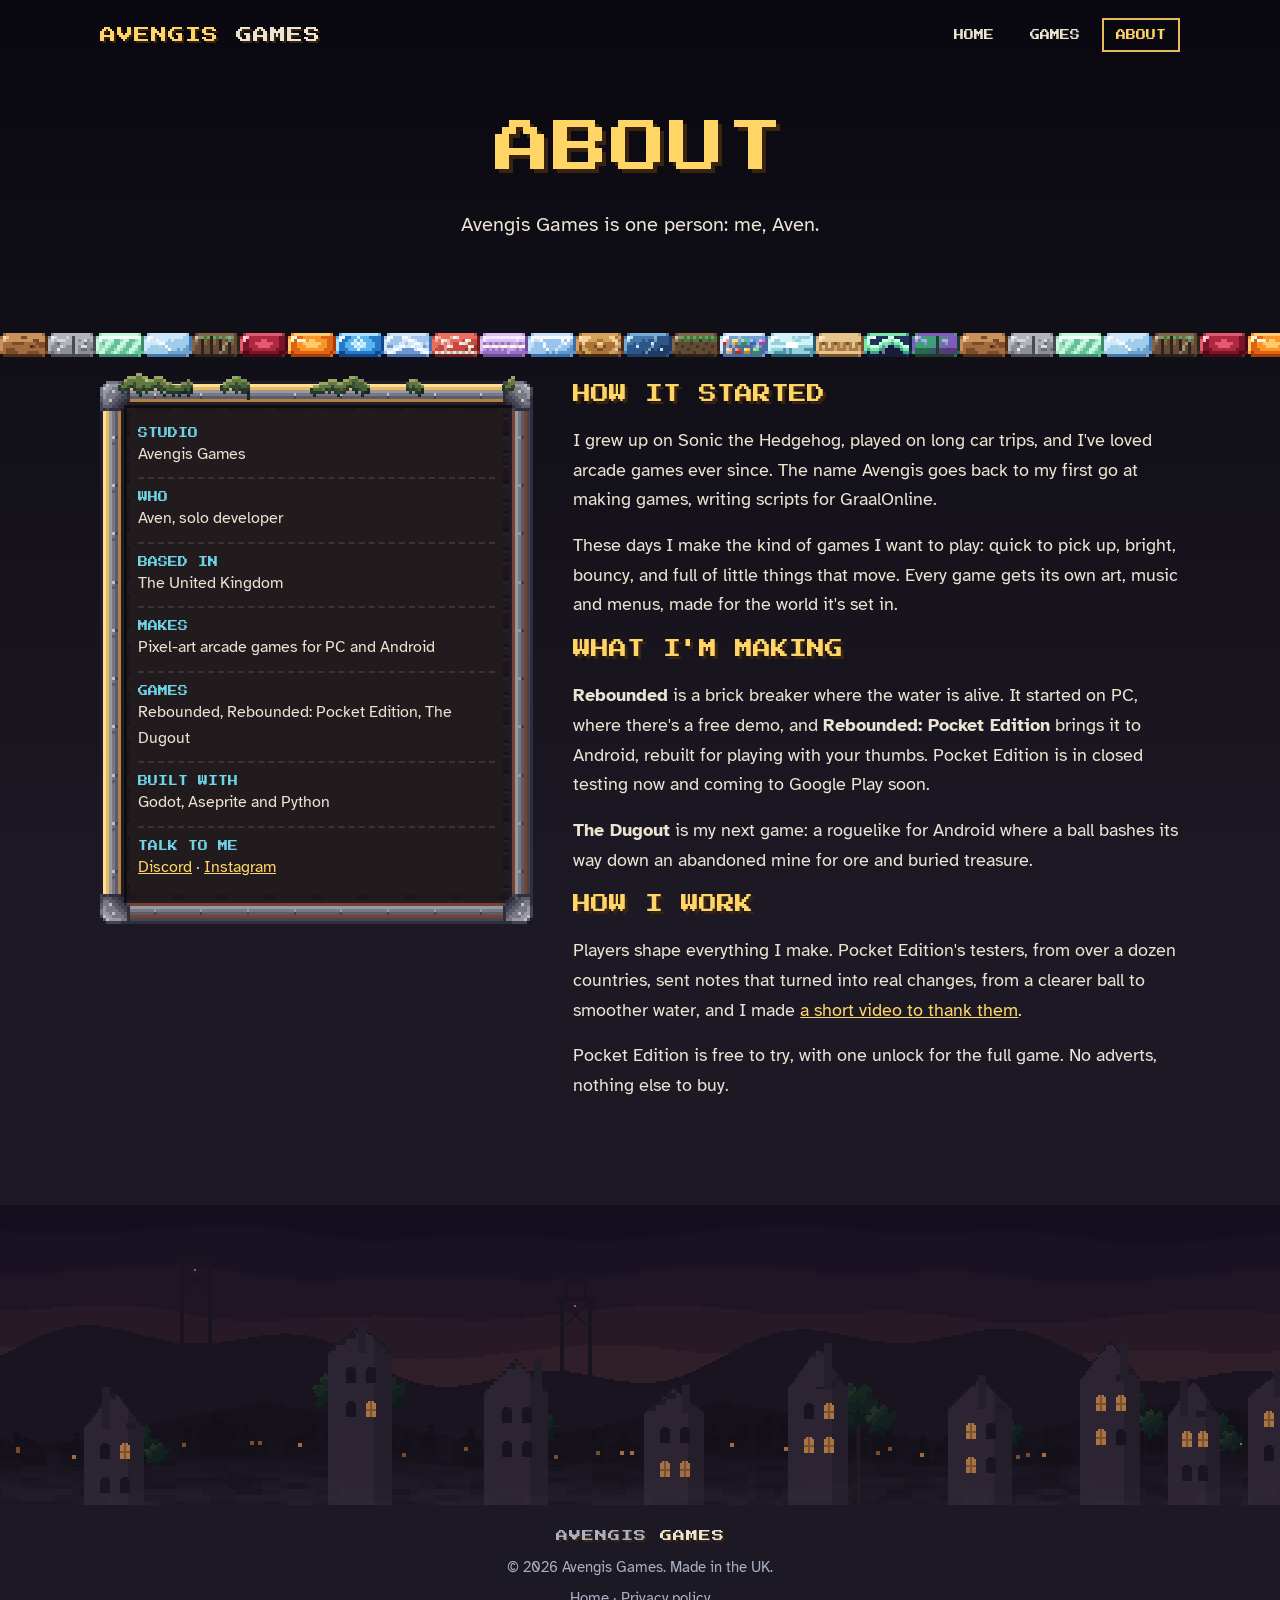
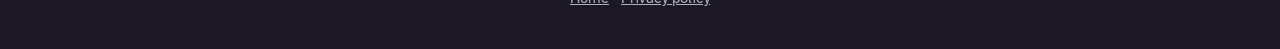
==== about.html @ 765c6d72 "Avengis Games: the studio site (landing page with the montage and the three games, an about page), b" ====
<!doctype html>
<html lang="en-GB">
<head>
<meta charset="utf-8">
<meta name="viewport" content="width=device-width, initial-scale=1">
<title>About Avengis Games</title>
<meta name="description" content="About Aven, the solo developer behind Avengis Games.">
<link rel="icon" href="img/dugout_icon.png">
<link rel="preconnect" href="https://fonts.googleapis.com">
<link rel="preconnect" href="https://fonts.gstatic.com" crossorigin>
<link href="https://fonts.googleapis.com/css2?family=Atkinson+Hyperlegible:wght@400;700&family=Press+Start+2P&display=swap" rel="stylesheet">
<link rel="stylesheet" href="style.css">
</head>
<body>

<header class="wrap top">
  <a class="brand" href="./">AVENGIS <span>GAMES</span></a>
  <nav class="nav" aria-label="Main">
    <a href="./">HOME</a>
    <a href="./#games">GAMES</a>
    <a href="about.html" aria-current="page">ABOUT</a>
  </nav>
</header>

<main>
  <section class="wrap hero">
    <h1>ABOUT</h1>
    <p class="lead">Avengis Games is one person: me, Aven.</p>
  </section>

  <div class="bricks" role="presentation"></div>

  <section class="wrap about">
    <div class="board moss">
      <ul class="facts">
        <li><b>STUDIO</b>Avengis Games</li>
        <li><b>WHO</b>Aven, solo developer</li>
        <li><b>BASED IN</b>The United Kingdom</li>
        <li><b>MAKES</b>Pixel-art arcade games for PC and Android</li>
        <li><b>GAMES</b>Rebounded, Rebounded: Pocket Edition, The Dugout</li>
        <li><b>BUILT WITH</b>Godot, Aseprite and Python</li>
        <li><b>TALK TO ME</b><a href="https://discord.gg/P8ZdvnhdK">Discord</a> &middot; <a href="https://www.instagram.com/avengisgames/">Instagram</a></li>
      </ul>
    </div>

    <div>
      <h2>HOW IT STARTED</h2>
      <p>I grew up on Sonic the Hedgehog, played on long car trips, and I've loved arcade games ever since. The name Avengis goes back to my first go at making games, writing scripts for GraalOnline.</p>
      <p>These days I make the kind of games I want to play: quick to pick up, bright, bouncy, and full of little things that move. Every game gets its own art, music and menus, made for the world it's set in.</p>

      <h2>WHAT I'M MAKING</h2>
      <p><b>Rebounded</b> is a brick breaker where the water is alive. It started on PC, where there's a free demo, and <b>Rebounded: Pocket Edition</b> brings it to Android, rebuilt for playing with your thumbs. Pocket Edition is in closed testing now and coming to Google Play soon.</p>
      <p><b>The Dugout</b> is my next game: a roguelike for Android where a ball bashes its way down an abandoned mine for ore and buried treasure.</p>

      <h2>HOW I WORK</h2>
      <p>Players shape everything I make. Pocket Edition's testers, from over a dozen countries, sent notes that turned into real changes, from a clearer ball to smoother water, and I made <a href="https://youtu.be/bjGesTT7hHI">a short video to thank them</a>.</p>
      <p>Pocket Edition is free to try, with one unlock for the full game. No adverts, nothing else to buy.</p>
    </div>
  </section>
</main>

<footer class="foot">
  <div class="wrap">
    <p><a class="brand" href="./">AVENGIS <span>GAMES</span></a></p>
    <p>&copy; 2026 Avengis Games. Made in the UK.</p>
    <p><a href="./">Home</a> &middot; <a href="https://tracedicky.github.io/rebounded-pocket/privacy.html">Privacy policy</a></p>
  </div>
</footer>

</body>
</html>
---- style.css ----
/* AVENGIS Games: Rebounded's font and bricks, The Dugout's timber boards, moss and night town. */
:root {
  --night: #090810;
  --dusk: #1d1924;
  --timber: #221b1e;
  --timber-hi: #2a2125;
  --gold: #ffd666;
  --gold-deep: #e8ba60;
  --cream: #ece4d2;
  --soft: #aab0c4;
  --sea: #6fd3e6;
  --moss: #7fae4e;
  --pixel: "Press Start 2P", monospace;
  --body: "Atkinson Hyperlegible", system-ui, sans-serif;
}

* { box-sizing: border-box; }

html { background: var(--night); }

body {
  margin: 0;
  background: linear-gradient(var(--night) 0, var(--dusk) 900px, var(--dusk) 100%);
  color: var(--cream);
  font: 18px/1.65 var(--body);
  overflow-x: hidden;
}

img { image-rendering: pixelated; max-width: 100%; display: block; }
a { color: var(--gold); }
a:hover { color: #fff1c4; }

.wrap { width: min(1080px, 100% - 32px); margin: 0 auto; }

/* the top bar */
.top {
  display: flex; align-items: center; justify-content: space-between; gap: 16px; flex-wrap: wrap;
  padding: 18px 0;
}
.brand {
  font: 16px/1 var(--pixel); color: var(--gold); text-decoration: none; letter-spacing: 1px;
  text-shadow: 2px 2px 0 #3a2410;
}
.brand span { color: var(--cream); }
.nav { display: flex; gap: 8px; flex-wrap: wrap; }
.nav a {
  font: 10px/1 var(--pixel); color: var(--cream); text-decoration: none;
  padding: 10px 12px; border: 2px solid transparent;
}
.nav a:hover, .nav a[aria-current] { border-color: var(--gold-deep); color: var(--gold); }

/* a course of Rebounded's bricks */
.bricks {
  height: 24px;
  background: url(img/bricks.png) repeat-x 0 0 / 960px 24px;
  image-rendering: pixelated;
  margin: 0;
}

/* The Dugout's timber board: iron corners, brass rails */
.board {
  position: relative;
  border: 30px solid transparent;
  border-image: url(img/ui_board.png) 10 / 30px round;
  image-rendering: pixelated;
  background: var(--timber) padding-box;
  background-clip: padding-box;
}
.board.moss::before {
  content: ""; position: absolute; left: -12px; right: -12px; top: -38px; height: 36px;
  background: url(img/ui_moss.png) repeat-x 0 100% / 384px 36px;
  image-rendering: pixelated; pointer-events: none;
}

/* the hero */
.hero { padding: 36px 0 56px; text-align: center; }
h1, h2, h3 { font-family: var(--pixel); font-weight: 400; line-height: 1.5; margin: 0 0 18px; }
h1 {
  font-size: clamp(26px, 6vw, 56px); color: var(--gold);
  text-shadow: 4px 4px 0 #3a2410;
  letter-spacing: 2px;
}
.lead { max-width: 720px; margin: 0 auto 36px; font-size: 20px; color: var(--cream); }
.film { max-width: 960px; margin: 0 auto; }
.film video { display: block; width: 100%; height: auto; background: #000; }
.film figcaption { font: 10px/1.6 var(--pixel); color: var(--soft); padding-top: 14px; }

/* the games */
.games { padding: 64px 0 24px; }
.section-title { text-align: center; color: var(--gold); font-size: clamp(18px, 3.4vw, 28px); text-shadow: 3px 3px 0 #3a2410; }
.section-note { text-align: center; color: var(--soft); max-width: 640px; margin: 0 auto 48px; }

.game { display: grid; grid-template-columns: 1.15fr 1fr; gap: 36px; align-items: center; margin: 0 0 72px; }
.game.flip .shots { order: 2; }
.game h3 { color: var(--gold); font-size: clamp(16px, 2.4vw, 22px); text-shadow: 3px 3px 0 #3a2410; margin-bottom: 8px; }
.platform { font: 10px/1.6 var(--pixel); color: var(--sea); margin: 0 0 16px; }
.game p { margin: 0 0 16px; }
.status {
  display: inline-block; font: 10px/1.6 var(--pixel); color: var(--night); background: var(--gold);
  padding: 8px 12px; margin: 4px 8px 4px 0; text-decoration: none; box-shadow: 0 4px 0 #8a5a1c;
}
a.status:hover { background: #fff1c4; color: var(--night); }
.status.quiet { background: transparent; color: var(--gold); border: 2px solid var(--gold-deep); box-shadow: none; }

.shots { display: grid; gap: 10px; }
.shots.wide { grid-template-columns: 1fr 1fr; }
.shots.wide img:first-child { grid-column: 1 / -1; }
.shots.tall { grid-template-columns: repeat(3, 1fr); }
.shots img { width: 100%; height: auto; border: 3px solid #120e14; box-shadow: 0 0 0 2px var(--gold-deep); }
.shots.tall img { aspect-ratio: 9 / 18; object-fit: cover; object-position: top; }

/* how I work */
.ways { padding: 32px 0 64px; }
.ways .board { padding: 8px 12px; }
.ways ul { list-style: none; margin: 0; padding: 0; display: grid; grid-template-columns: repeat(3, 1fr); gap: 28px; }
.ways h3 { font-size: 12px; color: var(--gold); margin-bottom: 10px; }
.ways p { margin: 0; font-size: 16px; color: var(--cream); }

/* follow along */
.follow { text-align: center; padding: 0 0 72px; }
.links { display: flex; flex-wrap: wrap; justify-content: center; gap: 8px; }

/* the about page */
.about { display: grid; grid-template-columns: 1fr 1.4fr; gap: 40px; align-items: start; padding: 24px 0 64px; }
.about .board { padding: 4px 8px; }
.about h2 { color: var(--gold); font-size: 18px; text-shadow: 3px 3px 0 #3a2410; }
.about p { margin: 0 0 16px; }
.facts { list-style: none; padding: 0; margin: 0; }
.facts li { padding: 10px 0; border-bottom: 2px dashed #3a3040; font-size: 16px; }
.facts li:last-child { border-bottom: 0; }
.facts b { display: block; font: 10px/1.6 var(--pixel); color: var(--sea); font-weight: 400; }

/* the foot: The Dugout's night town */
.foot {
  margin-top: 24px;
  background: #1d1924;
  padding: 0 0 32px;
  text-align: center;
  font-size: 15px; color: var(--soft);
}
.foot::before {
  content: ""; display: block; height: 300px; margin-bottom: 20px;
  background: url(img/town.png) repeat-x 50% 100% / 1968px 472px, linear-gradient(var(--dusk), #09080f);
  image-rendering: pixelated;
}
.foot a { color: var(--soft); }
.foot p { margin: 6px 0; }
.foot .brand { font-size: 12px; }

@media (max-width: 820px) {
  body { font-size: 17px; }
  .game, .about { grid-template-columns: 1fr; gap: 22px; }
  .game.flip .shots { order: 0; }
  .ways ul { grid-template-columns: 1fr; }
  .board { border-width: 21px; border-image-width: 21px; }
  .board.moss::before { top: -27px; height: 24px; background-size: 256px 24px; }
  .foot::before { height: 200px; background-size: 984px 236px, auto; }
}

@media (prefers-reduced-motion: no-preference) {
  .status, .nav a { transition: background .15s, color .15s, border-color .15s; }
}
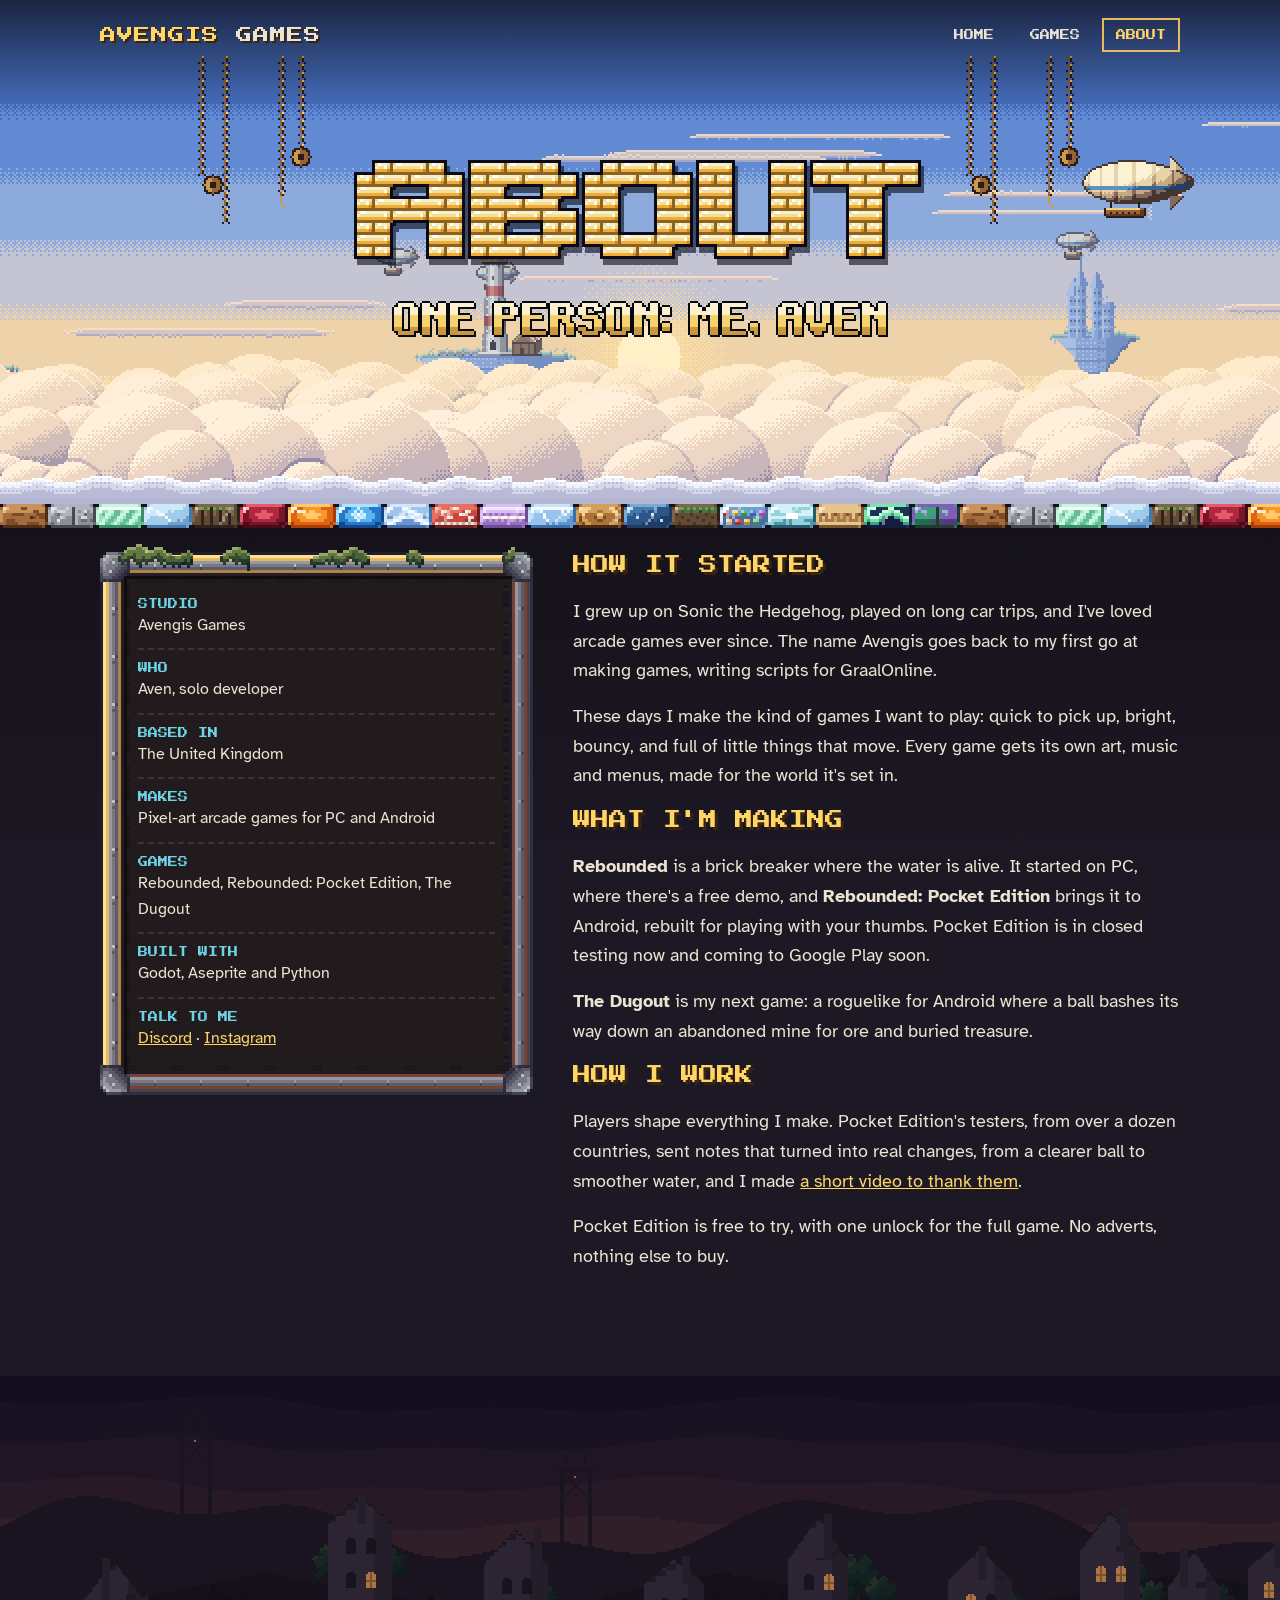
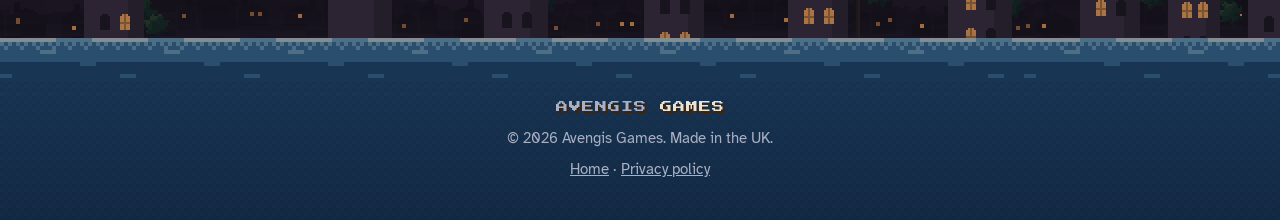
==== commit bcc140cd: "The site made from the games themselves: a living header (Pocket's Coppercloud harbour drifting, its" ====
--- a/about.html
+++ b/about.html
@@ -5,7 +5,18 @@
 <meta name="viewport" content="width=device-width, initial-scale=1">
 <title>About Avengis Games</title>
 <meta name="description" content="About Aven, the solo developer behind Avengis Games.">
-<link rel="icon" href="img/dugout_icon.png">
+<meta property="og:title" content="About Avengis Games">
+<meta property="og:description" content="Avengis Games is one person: me, Aven.">
+<meta property="og:type" content="website">
+<meta property="og:url" content="https://tracedicky.github.io/avengis/about.html">
+<meta property="og:image" content="https://tracedicky.github.io/avengis/art/share.png">
+<meta property="og:image:width" content="1200">
+<meta property="og:image:height" content="630">
+<meta property="og:image:alt" content="AVENGIS GAMES in gold bricks over Coppercloud's harbour: brick by brick">
+<meta name="twitter:card" content="summary_large_image">
+<link rel="icon" type="image/png" sizes="32x32" href="art/icon.png">
+<link rel="icon" type="image/png" sizes="64x64" href="art/icon64.png">
+<link rel="apple-touch-icon" href="art/icon180.png">
 <link rel="preconnect" href="https://fonts.googleapis.com">
 <link rel="preconnect" href="https://fonts.gstatic.com" crossorigin>
 <link href="https://fonts.googleapis.com/css2?family=Atkinson+Hyperlegible:wght@400;700&family=Press+Start+2P&display=swap" rel="stylesheet">
@@ -13,21 +24,25 @@
 </head>
 <body>
 
-<header class="wrap top">
-  <a class="brand" href="./">AVENGIS <span>GAMES</span></a>
-  <nav class="nav" aria-label="Main">
-    <a href="./">HOME</a>
-    <a href="./#games">GAMES</a>
-    <a href="about.html" aria-current="page">ABOUT</a>
-  </nav>
+<header class="sky short">
+  <canvas class="scene" data-scene="coppercloud-lighthouse" data-water="coppercloud" aria-hidden="true"></canvas>
+  <div class="wrap top">
+    <a class="brand" href="./">AVENGIS <span>GAMES</span></a>
+    <nav class="nav" aria-label="Main">
+      <a href="./">HOME</a>
+      <a href="./#games">GAMES</a>
+      <a href="about.html" aria-current="page">ABOUT</a>
+    </nav>
+  </div>
+  <div class="wrap sky-title">
+    <h1 class="mark">
+      <span class="logo shine big title-about"><img src="art/logo_about.png" width="193" height="38" alt="ABOUT"><i class="glint" style="-webkit-mask-image:url(art/logo_about.png);mask-image:url(art/logo_about.png)"></i></span>
+    </h1>
+    <p class="tagline line-about"><span class="logo shine"><img src="art/tagline_about.png" width="248" height="18" alt="Avengis Games is one person: me, Aven."><i class="glint" style="-webkit-mask-image:url(art/tagline_about.png);mask-image:url(art/tagline_about.png)"></i></span></p>
+  </div>
 </header>
 
 <main>
-  <section class="wrap hero">
-    <h1>ABOUT</h1>
-    <p class="lead">Avengis Games is one person: me, Aven.</p>
-  </section>
-
   <div class="bricks" role="presentation"></div>
 
   <section class="wrap about">
@@ -60,6 +75,7 @@
 </main>
 
 <footer class="foot">
+  <div class="flood" aria-hidden="true"><i></i></div>
   <div class="wrap">
     <p><a class="brand" href="./">AVENGIS <span>GAMES</span></a></p>
     <p>&copy; 2026 Avengis Games. Made in the UK.</p>
@@ -67,5 +83,8 @@
   </div>
 </footer>
 
+<script src="js/scene.js" defer></script>
+<script src="js/bricks.js" defer></script>
+<script src="js/flood.js" defer></script>
 </body>
 </html>
--- a/style.css
+++ b/style.css
@@ -55,6 +55,16 @@
   background: url(img/bricks.png) repeat-x 0 0 / 960px 24px;
   image-rendering: pixelated;
   margin: 0;
+  position: relative; overflow: hidden;
+}
+.bricks.live { background: none; overflow: visible; overflow-x: clip; cursor: pointer; }  /* (js/bricks.js: breakable) */
+.bricks.live::after { display: none; }
+.bricks-live { position: absolute; left: 0; z-index: 2; pointer-events: none; image-rendering: pixelated; }
+.bricks::after {  /* (now and then the light runs along the course, caught only by the bricks: the logo's shine) */
+  content: ""; position: absolute; inset: 0; pointer-events: none;
+  -webkit-mask: url(img/bricks.png) repeat-x 0 0 / 960px 24px; mask: url(img/bricks.png) repeat-x 0 0 / 960px 24px;
+  background: linear-gradient(100deg, rgba(255, 250, 225, 0) 0, rgba(255, 250, 225, .35) 38%, rgba(255, 250, 225, .95) 50%, rgba(255, 250, 225, .35) 62%, rgba(255, 250, 225, 0) 100%) no-repeat;
+  background-size: 150px 100%; background-position: -150px 0; mix-blend-mode: soft-light;
 }
 
 /* The Dugout's timber board: iron corners, brass rails */
@@ -73,7 +83,7 @@
 }
 
 /* the hero */
-.hero { padding: 36px 0 56px; text-align: center; }
+.hero { padding: 56px 0 56px; text-align: center; }
 h1, h2, h3 { font-family: var(--pixel); font-weight: 400; line-height: 1.5; margin: 0 0 18px; }
 h1 {
   font-size: clamp(26px, 6vw, 56px); color: var(--gold);
@@ -86,27 +96,50 @@
 .film figcaption { font: 10px/1.6 var(--pixel); color: var(--soft); padding-top: 14px; }
 
 /* the games */
-.games { padding: 64px 0 24px; }
+.games { padding: 64px 0 0; }
 .section-title { text-align: center; color: var(--gold); font-size: clamp(18px, 3.4vw, 28px); text-shadow: 3px 3px 0 #3a2410; }
 .section-note { text-align: center; color: var(--soft); max-width: 640px; margin: 0 auto 48px; }
 
-.game { display: grid; grid-template-columns: 1.15fr 1fr; gap: 36px; align-items: center; margin: 0 0 72px; }
+.game { display: grid; grid-template-columns: 1.15fr 1fr; gap: 36px; align-items: center; margin: 0 auto 72px; }
 .game.flip .shots { order: 2; }
 .game h3 { color: var(--gold); font-size: clamp(16px, 2.4vw, 22px); text-shadow: 3px 3px 0 #3a2410; margin-bottom: 8px; }
 .platform { font: 10px/1.6 var(--pixel); color: var(--sea); margin: 0 0 16px; }
 .game p { margin: 0 0 16px; }
-.status {
-  display: inline-block; font: 10px/1.6 var(--pixel); color: var(--night); background: var(--gold);
-  padding: 8px 12px; margin: 4px 8px 4px 0; text-decoration: none; box-shadow: 0 4px 0 #8a5a1c;
-}
-a.status:hover { background: #fff1c4; color: var(--night); }
-.status.quiet { background: transparent; color: var(--gold); border: 2px solid var(--gold-deep); box-shadow: none; }
+/* the keys: Pocket's small keycap (art/keys, 21 px tall at twice size: only ever stretched along, never up), gold for
+   the way on, slate for the rest, the words stamped in as the game's are (ink, a line of the key's light under them);
+   pressed, it sinks onto its skirt. Statuses aren't keys: words beside one of its lamps. */
+a.status {
+  position: relative; display: inline-flex; align-items: flex-start; box-sizing: border-box; height: 42px;
+  margin: 4px 10px 6px 0; padding: 10px 4px 0; vertical-align: top; white-space: nowrap; overflow: hidden;
+  font: 16px/16px var(--pixel); color: rgb(70, 36, 8); text-shadow: 0 2px 0 rgb(255, 247, 199); text-decoration: none;
+  border-style: solid; border-width: 0 16px; border-color: transparent;
+  border-image: url(art/keys/gold.png) 0 8 fill / 0 16px / 0 repeat; image-rendering: pixelated;
+}
+a.status.quiet { border-image-source: url(art/keys/slate.png); color: rgb(5, 10, 18); text-shadow: 0 2px 0 rgb(210, 210, 210); }
+a.status:active { border-image-source: url(art/keys/gold_down.png); padding-top: 14px; }
+a.status.quiet:active { border-image-source: url(art/keys/slate_down.png); }
+a.status:focus-visible { outline: 2px solid var(--gold); outline-offset: 3px; }
+a.status::after {  /* (its shimmer: the painted sweep of light, passing once under the pointer) */
+  content: ""; position: absolute; top: 2px; bottom: 16px; left: -10px; right: -10px; pointer-events: none;
+  background: linear-gradient(110deg, rgba(255, 250, 225, 0) 42%, rgba(255, 250, 225, .5) 50%, rgba(255, 250, 225, 0) 58%) no-repeat;
+  background-size: 300% 100%; background-position: 100% 0; opacity: 0;
+}
+span.status {
+  display: inline-flex; align-items: center; gap: 10px; margin: 4px 18px 6px 0; vertical-align: top;
+  font: 10px/1.6 var(--pixel); color: var(--gold);
+}
+span.status::before {
+  content: ""; width: 14px; height: 14px; flex: none; image-rendering: pixelated;
+  background: url(art/keys/lamp_on.png) 0 0 / 14px 14px;
+}
+span.status.quiet { color: var(--cream); }
+span.status.quiet::before { background-image: url(art/keys/lamp_off.png); }
 
 .shots { display: grid; gap: 10px; }
 .shots.wide { grid-template-columns: 1fr 1fr; }
 .shots.wide img:first-child { grid-column: 1 / -1; }
 .shots.tall { grid-template-columns: repeat(3, 1fr); }
-.shots img { width: 100%; height: auto; border: 3px solid #120e14; box-shadow: 0 0 0 2px var(--gold-deep); }
+.shots img { width: 100%; height: auto; border: 3px solid #120e14; box-shadow: 0 0 0 2px var(--gold-deep); position: relative; }
 .shots.tall img { aspect-ratio: 9 / 18; object-fit: cover; object-position: top; }
 
 /* how I work */
@@ -143,9 +176,151 @@
   background: url(img/town.png) repeat-x 50% 100% / 1968px 472px, linear-gradient(var(--dusk), #09080f);
   image-rendering: pixelated;
 }
+/* the flood at the foot (js/flood.js): Tideglass's water rising up the town's foot as the page ends */
+.foot { position: relative; }
+.flood {
+  position: absolute; inset: 0; overflow: hidden; pointer-events: none;
+  --band: 300px; --rise: 48; --step: 4; --frame: 44px;
+  filter: brightness(.58) saturate(.9);  /* (Tideglass's day water, under the town's night) */
+}
+.foot .wrap { position: relative; z-index: 1; }
+.flood i {  /* (the footer is the sea: its surface at the town's foot, lifting up it by --level) */
+  position: absolute; left: 0; right: 0; bottom: 0; top: calc(var(--band) - var(--frame) / 2 - var(--level, 0px));
+  image-rendering: pixelated;
+  background: url(art/water_tideglass_body.png) repeat-x 0 22px / 1024px 928px;
+}
+.flood i::before {
+  content: ""; position: absolute; left: 0; right: 0; top: 0; height: 44px; image-rendering: pixelated;
+  background: url(art/water_tideglass_stack.png) repeat-x 0 0 / 1024px 352px;
+}
 .foot a { color: var(--soft); }
 .foot p { margin: 6px 0; }
 .foot .brand { font-size: 12px; }
+
+/* ---- the living art (tools/make_art.py, js/scene.js): the games' own scenes, logos and crew ---- */
+.scene { position: absolute; left: 0; bottom: 0; z-index: 0; image-rendering: pixelated; }
+
+/* the sky: Coppercloud's harbour drifting over its cloud sea, the AVENGIS mark in gold bricks */
+.sky {
+  position: relative; overflow: hidden; display: flex; flex-direction: column;
+  min-height: clamp(440px, 72vh, 660px); background: #3d6f9e;
+}
+.sky::before {  /* (a little night at the top, so the bar reads over the sky) */
+  content: ""; position: absolute; inset: 0 0 auto; height: 110px; z-index: 1; pointer-events: none;
+  background: linear-gradient(rgba(9, 8, 16, .72), rgba(9, 8, 16, 0));
+}
+.sky .top { position: relative; z-index: 2; }
+.sky-title {
+  position: relative; z-index: 2; flex: 1; display: flex; flex-direction: column; align-items: center;
+  justify-content: center; text-align: center; padding: 8px 0 88px;
+}
+.mark { display: flex; flex-direction: column; align-items: center; gap: 12px; margin: 0 0 26px; line-height: 0; }
+.mark .big img { width: 807px; }
+.mark .small img { width: 387px; }
+.tagline { margin: 4px 0 0; line-height: 0; }
+.tagline img { width: 552px; }
+.tagline .glint { animation-delay: .5s; }
+.sky.short { min-height: clamp(380px, 56vh, 520px); }
+.mark .big.title-about img { width: 579px; }
+.tagline.line-about img { width: 496px; }
+/* the mark laid in as the page opens (js/build.js): hidden only while its bricks fall in */
+.building .mark img, .building .mark .glint, .building .tagline:not(.stamped) { visibility: hidden; }
+.building-canvas { position: absolute; z-index: 3; pointer-events: none; image-rendering: pixelated; }
+.tagline.stamped { animation: stamp .3s steps(3) both; }
+
+/* a logo and its shine: a soft light passing over the bricks now and then */
+.logo { position: relative; display: inline-block; line-height: 0; max-width: 100%; }
+.logo img { image-rendering: pixelated; max-width: 100%; height: auto; }
+.glint {
+  position: absolute; inset: 0; pointer-events: none;
+  -webkit-mask-size: 100% 100%; mask-size: 100% 100%; -webkit-mask-repeat: no-repeat; mask-repeat: no-repeat;
+  background: linear-gradient(100deg, rgba(255, 255, 255, 0) 38%, rgba(255, 250, 225, .55) 46%, rgba(255, 255, 255, 0) 54%) no-repeat;
+  background-size: 300% 100%; background-position: 100% 0;
+}
+.mark .small .glint { animation-delay: .25s; }
+.game .glint { animation-delay: 2.5s; }
+
+/* each game in its own world */
+.world { position: relative; overflow: hidden; padding: 80px 0 72px; }
+.world .game { position: relative; z-index: 1; margin-bottom: 0; }
+.world .game > div:not(.shots) {
+  background: rgba(9, 8, 16, .84); padding: 26px 26px 20px;
+  border: 3px solid #120e14; box-shadow: 0 0 0 2px var(--gold-deep);
+}
+.game h3.logo, .game h3 .logo { margin: 0; }
+.game h3 .logo img, .game h3.logo img { width: 458px; }
+.game h3 { margin-bottom: 14px; }
+.edition {
+  display: block; margin-top: 12px; font: 13px/1 var(--pixel); color: var(--cream); letter-spacing: 3px;
+  text-shadow: 2px 2px 0 #0b0a12;
+}
+#pocket { padding-bottom: 110px; }  /* (room for Tideglass's water along the foot) */
+
+/* Rebounded's crew: their animated portraits from the game's HUD */
+.crew { position: relative; z-index: 1; display: flex; flex-wrap: wrap; justify-content: center; gap: 16px 22px; padding-top: 44px; }
+.crew figure { margin: 0; text-align: center; }
+.crew-anim {
+  display: block; width: 100px; height: 100px; image-rendering: pixelated;
+  background-size: 9600px 100px; background-repeat: no-repeat;
+  filter: drop-shadow(3px 4px 0 rgba(6, 6, 18, .6));
+}
+.crew figcaption { margin-top: 10px; font: 10px/1 var(--pixel); color: var(--hero); text-shadow: 2px 2px 0 #0b0a12; }
+
+/* The Dugout: down in its cave, under a lantern's glow, its name on a hanging board */
+.world.cave { background: #07060a url(art/cave.png) repeat 0 0 / 128px 512px; }
+.world.cave::before {
+  content: ""; position: absolute; inset: 0; pointer-events: none;
+  background:
+    radial-gradient(ellipse 38% 60% at 24% 48%, rgba(238, 186, 96, .24), rgba(238, 186, 96, 0) 70%),
+    radial-gradient(ellipse 28% 45% at 82% 62%, rgba(238, 160, 80, .16), rgba(238, 160, 80, 0) 70%),
+    linear-gradient(rgba(7, 6, 10, .78), rgba(7, 6, 10, .5) 45%, rgba(7, 6, 10, .82));
+}
+.world.cave .game > div:not(.shots) { background: rgba(14, 10, 10, .86); }
+.sign { display: inline-block; padding: 6px 14px; line-height: 0; }
+.sign.board.moss::before { top: -34px; }
+.sign img { width: 348px; max-width: 100%; height: auto; image-rendering: pixelated; }
+
+@media (prefers-reduced-motion: no-preference) {
+  .glint { animation: glint 7s ease-in-out infinite; }
+  .crew-anim { animation: crew 8s steps(96) infinite; }
+  .crew figure:nth-child(2) .crew-anim { animation-delay: -1.7s; }
+  .crew figure:nth-child(3) .crew-anim { animation-delay: -3.1s; }
+  .crew figure:nth-child(4) .crew-anim { animation-delay: -4.6s; }
+  .crew figure:nth-child(5) .crew-anim { animation-delay: -6.2s; }
+  .world.cave::before { animation: lantern 5s ease-in-out infinite alternate; }
+}
+@keyframes glint { 0%, 72% { background-position: 100% 0; } 100% { background-position: 0 0; } }
+@keyframes crew { from { background-position: 0 0; } to { background-position: -9600px 0; } }
+@keyframes course { 0%, 78% { background-position: -150px 0; } 100% { background-position: calc(100% + 150px) 0; } }
+@keyframes stamp { from { transform: translateY(-6px); opacity: 0; } to { transform: none; opacity: 1; } }
+@keyframes tide { to { background-position: 0 calc(var(--frame) * -8); } }
+@keyframes sweep { from { background-position: 100% 0; opacity: 1; } to { background-position: 0 0; opacity: 1; } }
+@keyframes lantern { from { opacity: .82; } to { opacity: 1; } }
+
+@media (max-width: 900px) {
+  .mark .big img { width: 538px; }
+  .mark .small img { width: 258px; }
+  .tagline img { width: 368px; }
+  .mark .big.title-about img { width: 386px; }
+}
+@media (max-width: 820px) {
+  .world { padding: 56px 0 48px; }
+  .world .game > div:not(.shots) { padding: 20px 18px 14px; }
+}
+@media (max-width: 600px) {
+  .sky { min-height: 420px; }
+  .mark .big img { width: 269px; }
+  .mark .small img { width: 129px; }
+  .tagline img { width: 184px; }
+  .mark .big.title-about img { width: 193px; }
+  .tagline.line-about img { width: 248px; }
+  a.status { font-size: 10px; line-height: 10px; padding-top: 13px; }
+  a.status:active { padding-top: 17px; }
+  .crew-anim { width: 50px; height: 50px; background-size: 4800px 50px; }
+  @keyframes crew { from { background-position: 0 0; } to { background-position: -4800px 0; } }
+  .crew { gap: 14px; }
+  .crew figcaption { font-size: 8px; }
+}
 
 @media (max-width: 820px) {
   body { font-size: 17px; }
@@ -155,8 +330,16 @@
   .board { border-width: 21px; border-image-width: 21px; }
   .board.moss::before { top: -27px; height: 24px; background-size: 256px 24px; }
   .foot::before { height: 200px; background-size: 984px 236px, auto; }
+  .flood { --band: 200px; --rise: 24; --step: 2; --frame: 22px; }
+  .flood i { background-size: 512px 464px; background-position: 0 11px; }
+  .flood i::before { height: 22px; background-size: 512px 176px; }
 }
 
 @media (prefers-reduced-motion: no-preference) {
-  .status, .nav a { transition: background .15s, color .15s, border-color .15s; }
-}
+  .nav a { transition: background .15s, color .15s, border-color .15s; }
+  a.status:hover::after { animation: sweep .7s ease-out; }
+  .bricks::after { animation: course 12s ease-in-out 3s infinite; }
+  .flood i::before { animation: tide 1s steps(8) infinite; }
+  .shots img { transition: transform .18s ease-out, box-shadow .18s ease-out; }
+  .shots img:hover { transform: translateY(-4px); box-shadow: 0 0 0 2px var(--gold), 0 6px 0 2px rgba(5, 10, 18, .55); z-index: 1; }
+}
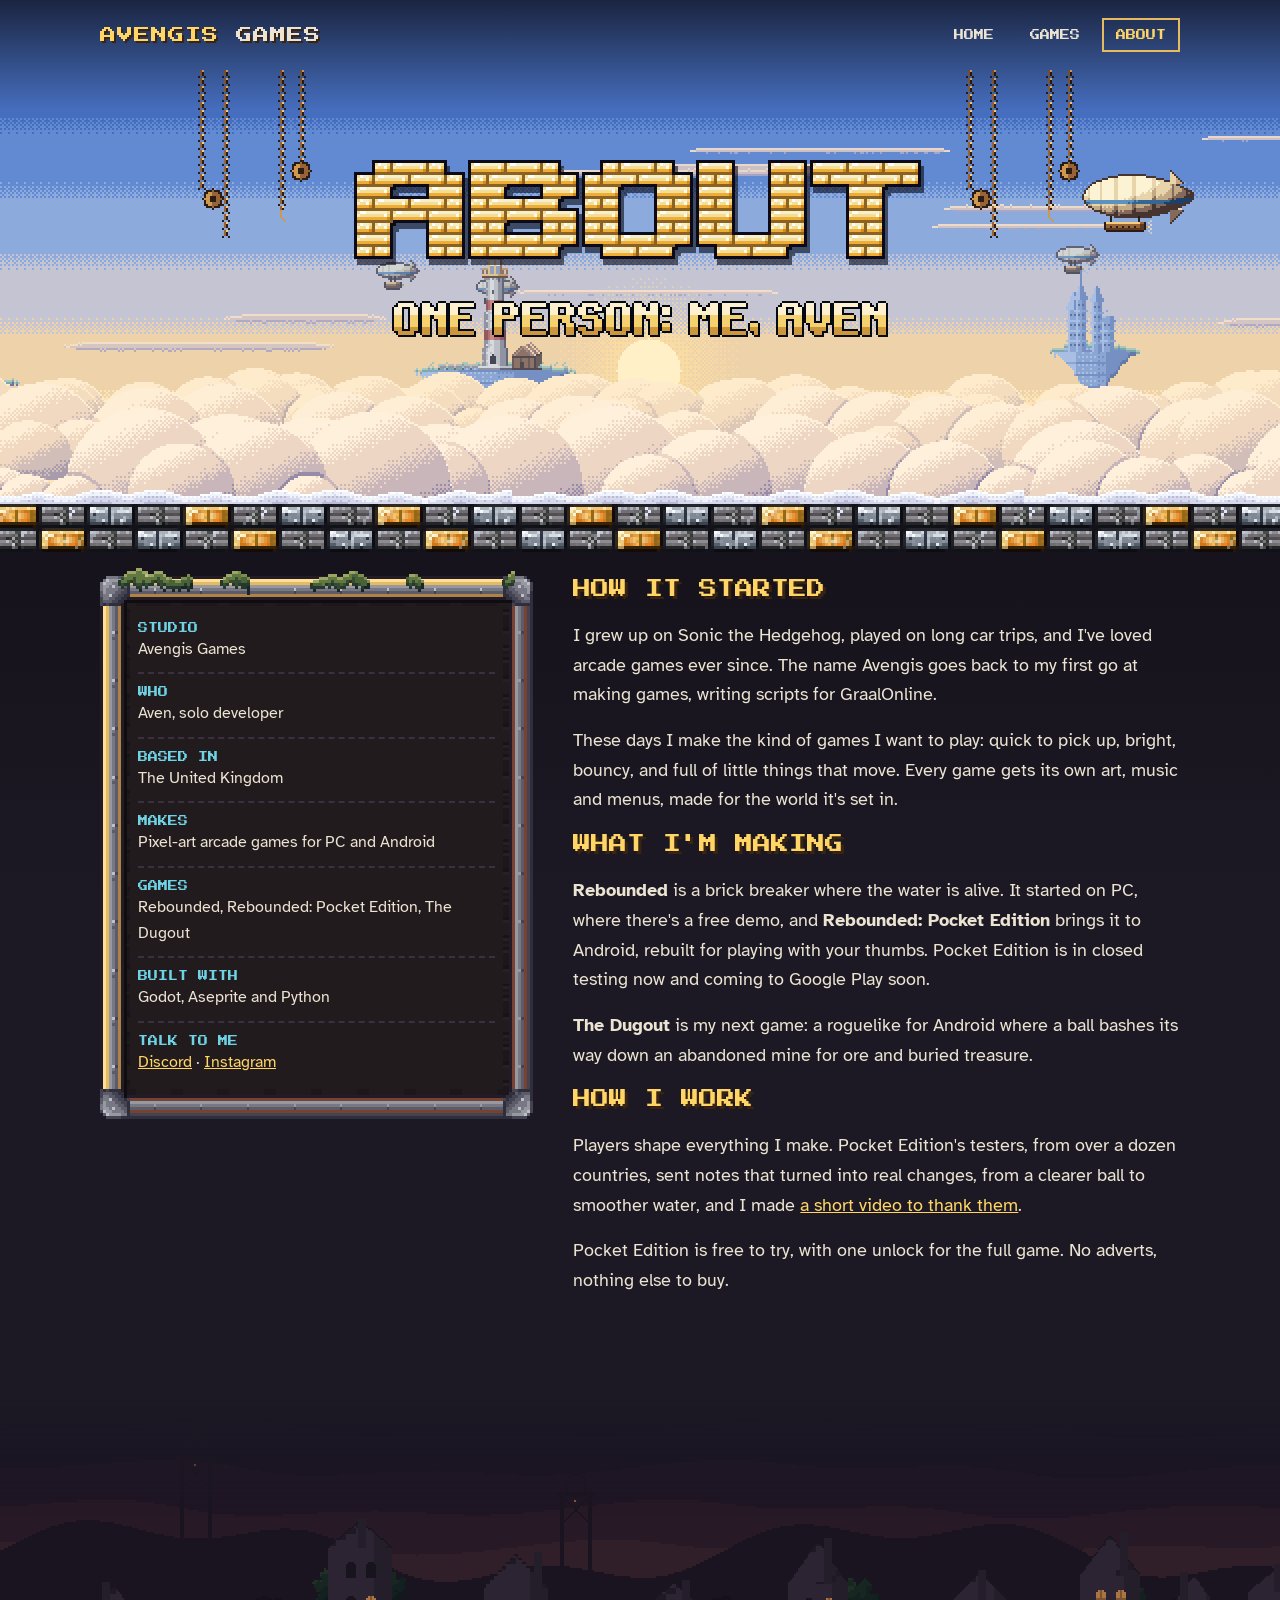
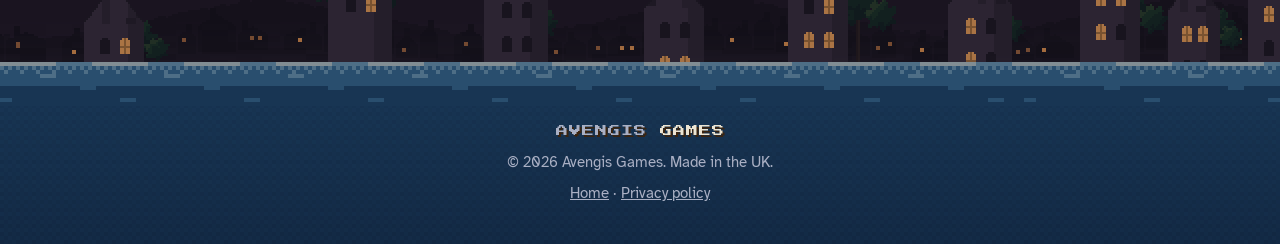
==== commit 7df4f728: "Every seam finished: each world band now meets the next on a sector level's bar between its two scre" ====
--- a/about.html
+++ b/about.html
@@ -25,7 +25,7 @@
 <body>
 
 <header class="sky short">
-  <canvas class="scene" data-scene="coppercloud-lighthouse" data-water="coppercloud" aria-hidden="true"></canvas>
+  <canvas class="scene" data-scene="coppercloud-lighthouse" data-water="coppercloud" data-sink="7" aria-hidden="true"></canvas>
   <div class="wrap top">
     <a class="brand" href="./">AVENGIS <span>GAMES</span></a>
     <nav class="nav" aria-label="Main">
@@ -41,9 +41,9 @@
     <p class="tagline line-about"><span class="logo shine"><img src="art/tagline_about.png" width="248" height="18" alt="Avengis Games is one person: me, Aven."><i class="glint" style="-webkit-mask-image:url(art/tagline_about.png);mask-image:url(art/tagline_about.png)"></i></span></p>
   </div>
 </header>
+<div class="bar" data-world="coppercloud" role="presentation"></div>
 
 <main>
-  <div class="bricks" role="presentation"></div>
 
   <section class="wrap about">
     <div class="board moss">
--- a/style.css
+++ b/style.css
@@ -60,6 +60,22 @@
 .bricks.live { background: none; overflow: visible; overflow-x: clip; cursor: pointer; }  /* (js/bricks.js: breakable) */
 .bricks.live::after { display: none; }
 .bricks-live { position: absolute; left: 0; z-index: 2; pointer-events: none; image-rendering: pixelated; }
+
+/* the seams between the page's worlds: a sector level's bar between its two screens (two rows of the world's tough
+   brick and cargo, js/bricks.js), and The Dugout's board rail round its mine; each centred on the page */
+.bar {
+  position: relative; z-index: 3; height: 48px; cursor: pointer; overflow: visible; overflow-x: clip;
+  background: repeat-x 50% 0 / 1536px 48px; image-rendering: pixelated;
+}
+.bar[data-world="coppercloud"] { background-image: url(art/bars/bar_coppercloud.png); }
+.bar[data-world="stormglass"] { background-image: url(art/bars/bar_stormglass.png); }
+.bar[data-world="tideglass"] { background-image: url(art/bars/bar_tideglass.png); }
+.bar.live { background: none; }
+.rail {
+  position: relative; z-index: 2; height: 30px; image-rendering: pixelated;
+  background: url(art/bars/rail_top.png) repeat-x 50% 0 / 768px 30px;
+}
+.rail.under { background-image: url(art/bars/rail_foot.png); }
 .bricks::after {  /* (now and then the light runs along the course, caught only by the bricks: the logo's shine) */
   content: ""; position: absolute; inset: 0; pointer-events: none;
   -webkit-mask: url(img/bricks.png) repeat-x 0 0 / 960px 24px; mask: url(img/bricks.png) repeat-x 0 0 / 960px 24px;
@@ -97,7 +113,9 @@
 
 /* the games */
 .games { padding: 64px 0 0; }
-.section-title { text-align: center; color: var(--gold); font-size: clamp(18px, 3.4vw, 28px); text-shadow: 3px 3px 0 #3a2410; }
+.section-title { text-align: center; color: var(--gold); font-size: clamp(18px, 3.4vw, 28px); text-shadow: 3px 3px 0 #3a2410; line-height: 0; }
+.section-title img { width: calc(var(--w, 0) * 2px); }  /* (the gold bricks at twice size) */
+.section-title .glint { animation-delay: 1.5s; }
 .section-note { text-align: center; color: var(--soft); max-width: 640px; margin: 0 auto 48px; }
 
 .game { display: grid; grid-template-columns: 1.15fr 1fr; gap: 36px; align-items: center; margin: 0 auto 72px; }
@@ -175,6 +193,7 @@
   content: ""; display: block; height: 300px; margin-bottom: 20px;
   background: url(img/town.png) repeat-x 50% 100% / 1968px 472px, linear-gradient(var(--dusk), #09080f);
   image-rendering: pixelated;
+  -webkit-mask-image: linear-gradient(transparent, #000 120px); mask-image: linear-gradient(transparent, #000 120px);
 }
 /* the flood at the foot (js/flood.js): Tideglass's water rising up the town's foot as the page ends */
 .foot { position: relative; }
@@ -220,6 +239,11 @@
 .tagline { margin: 4px 0 0; line-height: 0; }
 .tagline img { width: 552px; }
 .tagline .glint { animation-delay: .5s; }
+.cue {  /* (Pocket's way on, pointing down to the games, bobbing as the game's does) */
+  position: absolute; left: 50%; bottom: 46px; z-index: 2; margin-left: -21px; padding: 6px; line-height: 0;
+}
+.cue img { width: 33px; height: 21px; image-rendering: pixelated; filter: drop-shadow(0 3px 0 rgba(5, 10, 18, .6)); }
+.cue:focus-visible { outline: 2px solid var(--gold); outline-offset: 2px; }
 .sky.short { min-height: clamp(380px, 56vh, 520px); }
 .mark .big.title-about img { width: 579px; }
 .tagline.line-about img { width: 496px; }
@@ -294,6 +318,7 @@
 @keyframes course { 0%, 78% { background-position: -150px 0; } 100% { background-position: calc(100% + 150px) 0; } }
 @keyframes stamp { from { transform: translateY(-6px); opacity: 0; } to { transform: none; opacity: 1; } }
 @keyframes tide { to { background-position: 0 calc(var(--frame) * -8); } }
+@keyframes bob { from { transform: translateY(-3px); } to { transform: translateY(3px); } }
 @keyframes sweep { from { background-position: 100% 0; opacity: 1; } to { background-position: 0 0; opacity: 1; } }
 @keyframes lantern { from { opacity: .82; } to { opacity: 1; } }
 
@@ -314,6 +339,11 @@
   .tagline img { width: 184px; }
   .mark .big.title-about img { width: 193px; }
   .tagline.line-about img { width: 248px; }
+  .section-title img { width: calc(var(--w, 0) * 1px); }
+  .bricks, .bar, .rail { --scale: 2; }  /* (the page's brickwork at twice size on a phone) */
+  .bricks { height: 16px; background-size: 640px 16px; }
+  .bar { height: 32px; background-size: 1024px 32px; }
+  .rail { height: 20px; background-size: 512px 20px; }
   a.status { font-size: 10px; line-height: 10px; padding-top: 13px; }
   a.status:active { padding-top: 17px; }
   .crew-anim { width: 50px; height: 50px; background-size: 4800px 50px; }
@@ -329,7 +359,7 @@
   .ways ul { grid-template-columns: 1fr; }
   .board { border-width: 21px; border-image-width: 21px; }
   .board.moss::before { top: -27px; height: 24px; background-size: 256px 24px; }
-  .foot::before { height: 200px; background-size: 984px 236px, auto; }
+  .foot::before { height: 200px; background-size: 984px 236px, auto; -webkit-mask-image: linear-gradient(transparent, #000 60px); mask-image: linear-gradient(transparent, #000 60px); }
   .flood { --band: 200px; --rise: 24; --step: 2; --frame: 22px; }
   .flood i { background-size: 512px 464px; background-position: 0 11px; }
   .flood i::before { height: 22px; background-size: 512px 176px; }
@@ -339,6 +369,7 @@
   .nav a { transition: background .15s, color .15s, border-color .15s; }
   a.status:hover::after { animation: sweep .7s ease-out; }
   .bricks::after { animation: course 12s ease-in-out 3s infinite; }
+  .cue img { animation: bob .52s steps(3, jump-none) infinite alternate; }
   .flood i::before { animation: tide 1s steps(8) infinite; }
   .shots img { transition: transform .18s ease-out, box-shadow .18s ease-out; }
   .shots img:hover { transform: translateY(-4px); box-shadow: 0 0 0 2px var(--gold), 0 6px 0 2px rgba(5, 10, 18, .55); z-index: 1; }
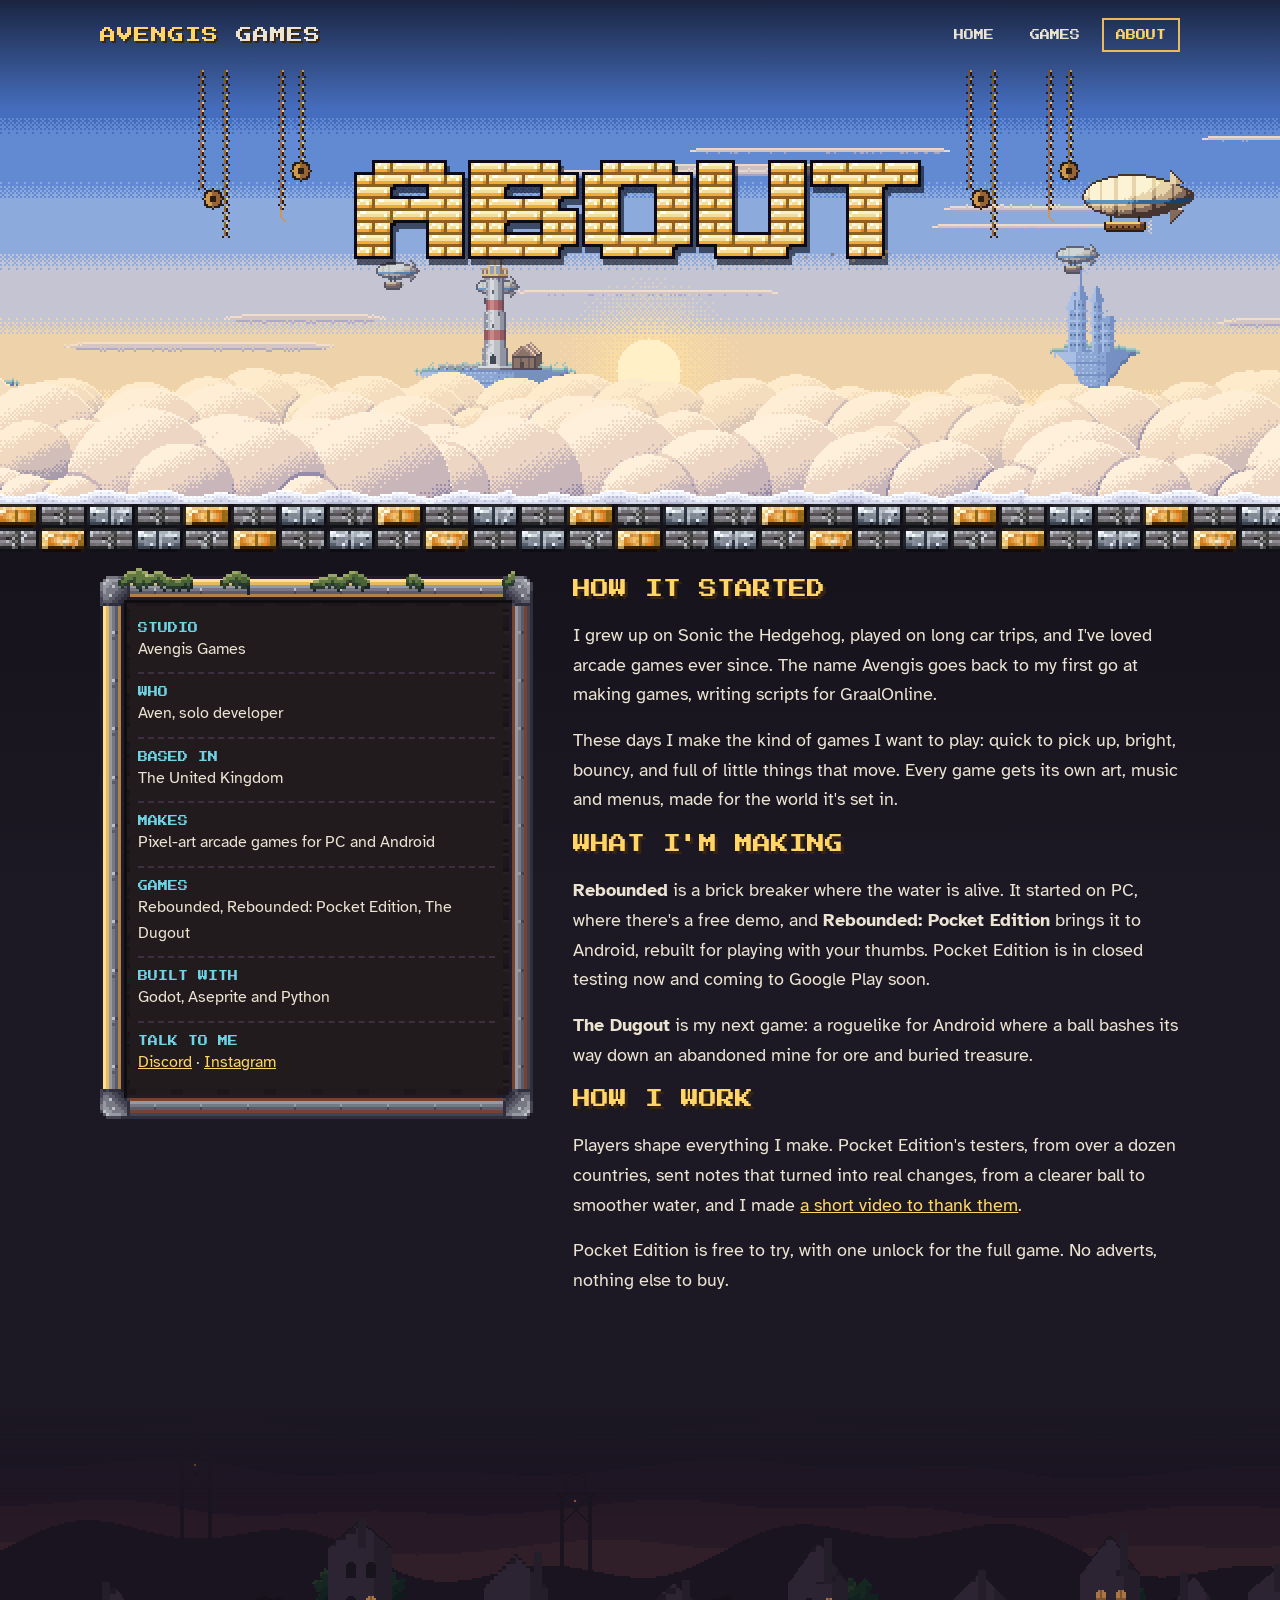
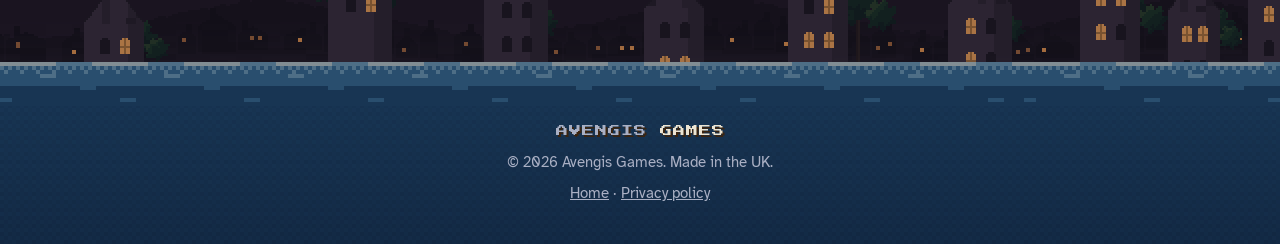
==== commit ae9a4473: "A page not found of our own (404.html, its <base> keeping every link right at any depth): Stormglass" ====
--- a/about.html
+++ b/about.html
@@ -20,6 +20,7 @@
 <link rel="preconnect" href="https://fonts.googleapis.com">
 <link rel="preconnect" href="https://fonts.gstatic.com" crossorigin>
 <link href="https://fonts.googleapis.com/css2?family=Atkinson+Hyperlegible:wght@400;700&family=Press+Start+2P&display=swap" rel="stylesheet">
+<script>try{if(!matchMedia("(prefers-reduced-motion: reduce)").matches&&!sessionStorage.getItem("avengis-built-about")){var r=document.documentElement;r.classList.add("building");r.dataset.built="avengis-built-about";window.buildSafety=setTimeout(function(){r.classList.remove("building")},5000)}}catch(e){}</script>
 <link rel="stylesheet" href="style.css">
 </head>
 <body>
@@ -36,7 +37,7 @@
   </div>
   <div class="wrap sky-title">
     <h1 class="mark">
-      <span class="logo shine big title-about"><img src="art/logo_about.png" width="193" height="38" alt="ABOUT"><i class="glint" style="-webkit-mask-image:url(art/logo_about.png);mask-image:url(art/logo_about.png)"></i></span>
+      <span class="logo shine big title-about" data-build="about" data-at="0"><img src="art/logo_about.png" width="193" height="38" alt="ABOUT"><i class="glint" style="-webkit-mask-image:url(art/logo_about.png);mask-image:url(art/logo_about.png)"></i></span>
     </h1>
     <p class="tagline line-about"><span class="logo shine"><img src="art/tagline_about.png" width="248" height="18" alt="Avengis Games is one person: me, Aven."><i class="glint" style="-webkit-mask-image:url(art/tagline_about.png);mask-image:url(art/tagline_about.png)"></i></span></p>
   </div>
@@ -84,6 +85,7 @@
 </footer>
 
 <script src="js/scene.js" defer></script>
+<script src="js/build.js" defer></script>
 <script src="js/bricks.js" defer></script>
 <script src="js/flood.js" defer></script>
 </body>
--- a/style.css
+++ b/style.css
@@ -247,8 +247,14 @@
 .sky.short { min-height: clamp(380px, 56vh, 520px); }
 .mark .big.title-about img { width: 579px; }
 .tagline.line-about img { width: 496px; }
+.sky.lost { min-height: clamp(460px, 78vh, 700px); }
+.tagline.line-lost img { width: 524px; }
+.keys-lost { margin: 30px 0 0; }
+.keys-lost .status { margin: 4px 6px 6px; }
 /* the mark laid in as the page opens (js/build.js): hidden only while its bricks fall in */
-.building .mark img, .building .mark .glint, .building .tagline:not(.stamped) { visibility: hidden; }
+.building .mark img, .building .mark .glint, .building .tagline:not(.stamped),
+.building .tagline:not(.stamped) ~ .keys-lost { visibility: hidden; }
+.tagline.stamped ~ .keys-lost { animation: stamp .3s steps(3) .2s both; }
 .building-canvas { position: absolute; z-index: 3; pointer-events: none; image-rendering: pixelated; }
 .tagline.stamped { animation: stamp .3s steps(3) both; }
 
@@ -339,6 +345,7 @@
   .tagline img { width: 184px; }
   .mark .big.title-about img { width: 193px; }
   .tagline.line-about img { width: 248px; }
+  .tagline.line-lost img { width: 262px; }
   .section-title img { width: calc(var(--w, 0) * 1px); }
   .bricks, .bar, .rail { --scale: 2; }  /* (the page's brickwork at twice size on a phone) */
   .bricks { height: 16px; background-size: 640px 16px; }
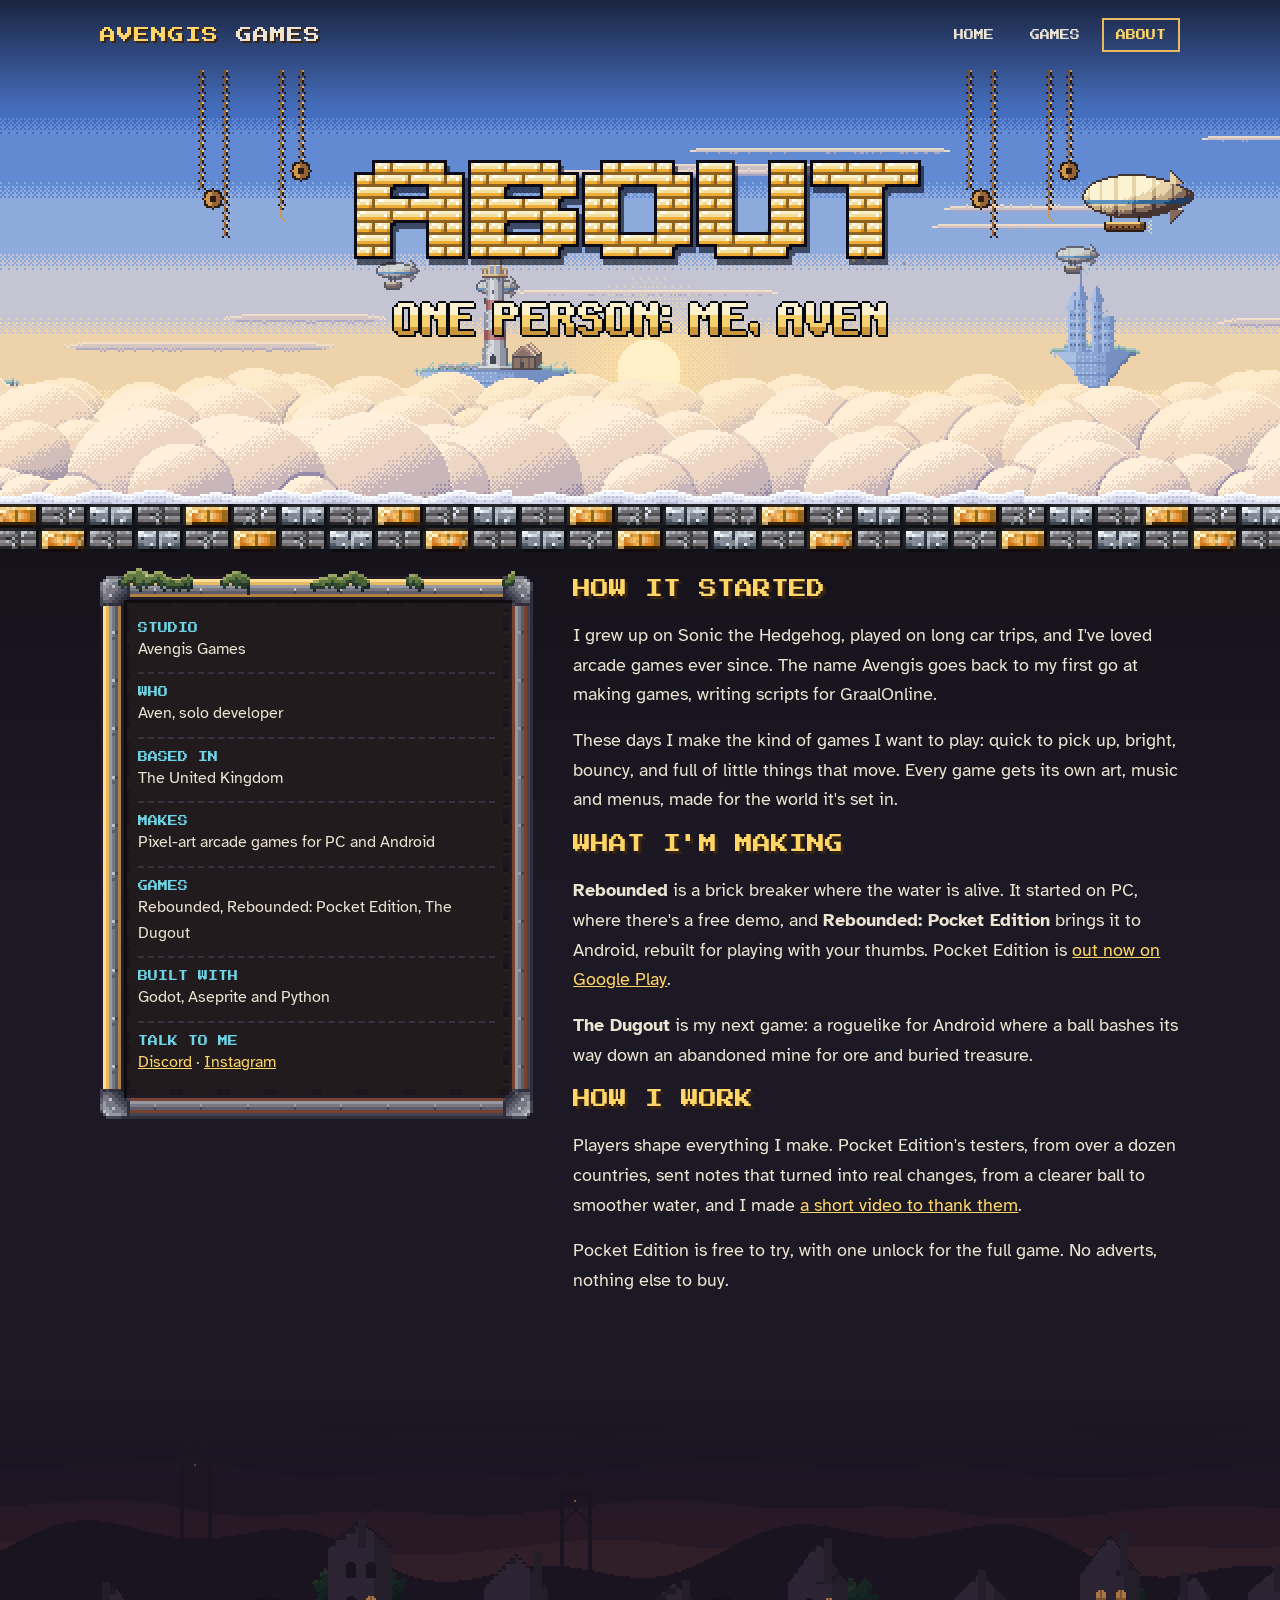
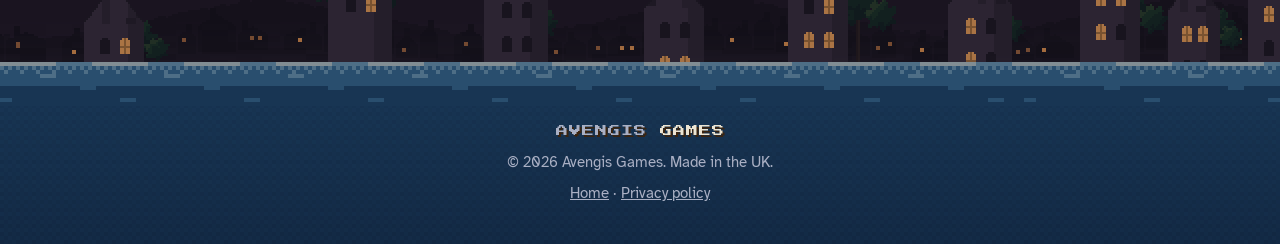
==== commit 8399cacf: "Pocket Edition is out (2026-11-21): its card says OUT NOW ON GOOGLE PLAY (linked to the store) with " ====
--- a/about.html
+++ b/about.html
@@ -65,7 +65,7 @@
       <p>These days I make the kind of games I want to play: quick to pick up, bright, bouncy, and full of little things that move. Every game gets its own art, music and menus, made for the world it's set in.</p>
 
       <h2>WHAT I'M MAKING</h2>
-      <p><b>Rebounded</b> is a brick breaker where the water is alive. It started on PC, where there's a free demo, and <b>Rebounded: Pocket Edition</b> brings it to Android, rebuilt for playing with your thumbs. Pocket Edition is in closed testing now and coming to Google Play soon.</p>
+      <p><b>Rebounded</b> is a brick breaker where the water is alive. It started on PC, where there's a free demo, and <b>Rebounded: Pocket Edition</b> brings it to Android, rebuilt for playing with your thumbs. Pocket Edition is <a href="https://play.google.com/store/apps/details?id=com.avengis.rebounded.pocket">out now on Google Play</a>.</p>
       <p><b>The Dugout</b> is my next game: a roguelike for Android where a ball bashes its way down an abandoned mine for ore and buried treasure.</p>
 
       <h2>HOW I WORK</h2>
